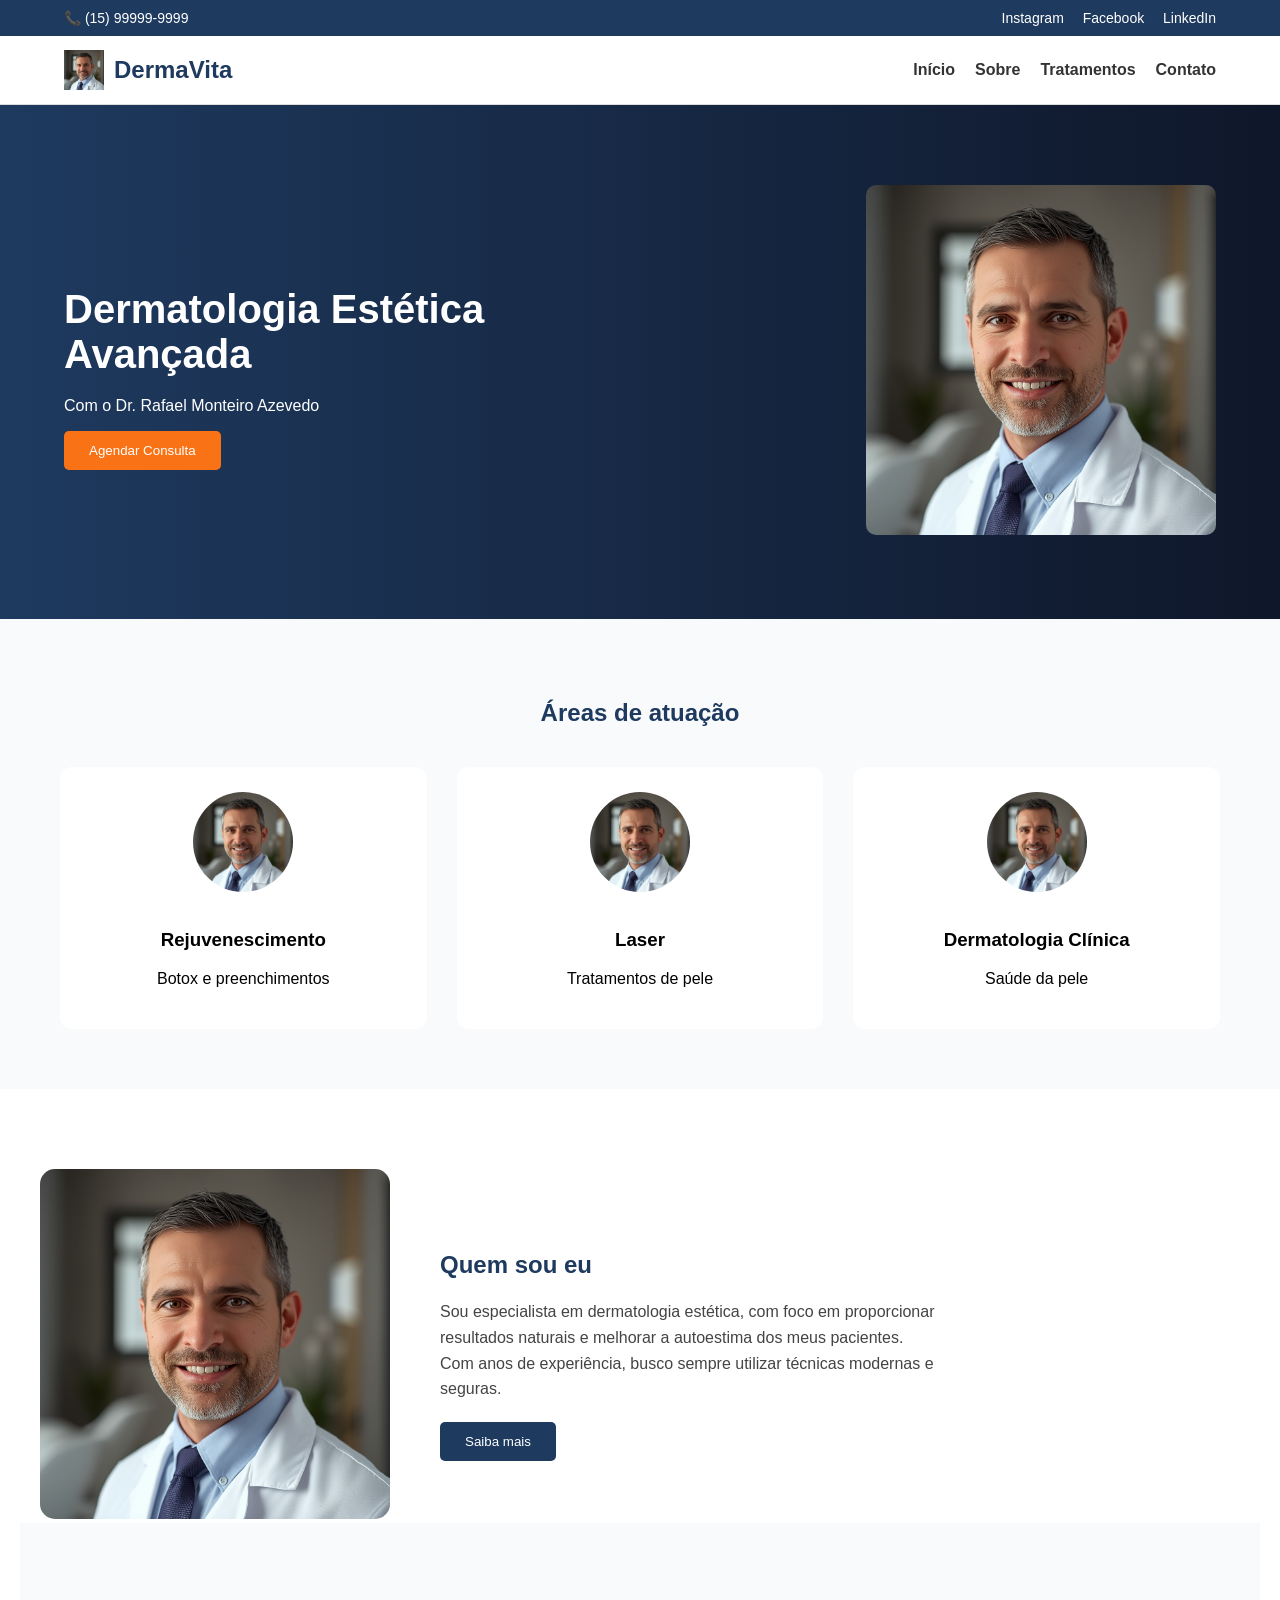
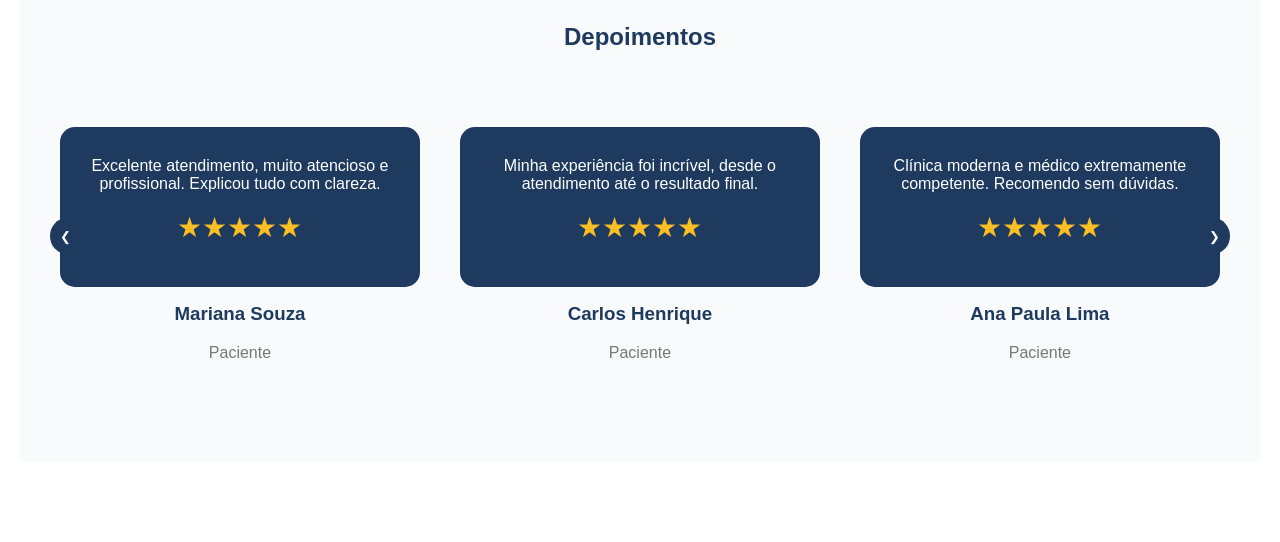
==== index.html @ ca37e5b9 "feat: estrutura inicial do site da clínica DermaVita" ====
<!DOCTYPE html>
<html lang="pt-br">
<head>
  <meta charset="UTF-8">
  <title>Clínica DermaVita</title>
  <link rel="stylesheet" href="style.css">
</head>
<body>

  <!-- HEADER TOPO -->
  <header class="top-header">
    <div class="container">
      <span>📞 (15) 99999-9999</span>
      <div class="socials">
        <a href="#">Instagram</a>
        <a href="#">Facebook</a>
        <a href="#">LinkedIn</a>
      </div>
    </div>
  </header>

  <!-- NAVBAR -->
  <nav class="navbar">
    <div class="container">

      <div class="logo-area">
        <img src="imagens/medico.jpg" alt="Logo">
        <h2>DermaVita</h2>
      </div>

      <ul>
        <li><a href="#">Início</a></li>
        <li><a href="#">Sobre</a></li>
        <li><a href="#">Tratamentos</a></li>
        <li><a href="#">Contato</a></li>
      </ul>
    </div>
  </nav>

  <!-- HERO -->
  <section class="hero">
    <div class="hero-content">
      <div class="text">
        <h1>Dermatologia Estética Avançada</h1>
        <p>Com o Dr. Rafael Monteiro Azevedo</p>
        <button onclick="openModal()">Agendar Consulta</button>
      </div>

      <div class="image">
        <img src="imagens/medico.jpg" alt="Médico">
      </div>
    </div>
  </section>

  <!-- ÁREAS DE ATUAÇÃO -->
  <section class="areas">
    <h2>Áreas de atuação</h2>

    <div class="areas-grid">

      <div class="area-card">
        <img src="imagens/medico.jpg" alt="">
        <h3>Rejuvenescimento</h3>
        <p>Botox e preenchimentos</p>
      </div>

      <div class="area-card">
        <img src="imagens/medico.jpg" alt="">
        <h3>Laser</h3>
        <p>Tratamentos de pele</p>
      </div>

      <div class="area-card">
        <img src="imagens/medico.jpg" alt="">
        <h3>Dermatologia Clínica</h3>
        <p>Saúde da pele</p>
      </div>

    </div>
  </section>

 <!-- QUEM SOU EU -->
<section class="about-me">
  <div class="about-container">

    <div class="about-image">
      <img src="imagens/medico.jpg" alt="Dr. Rafael">
    </div>

    <div class="about-text">
      <h2>Quem sou eu</h2>
      <p>
        Sou especialista em dermatologia estética, com foco em proporcionar
        resultados naturais e melhorar a autoestima dos meus pacientes.
        Com anos de experiência, busco sempre utilizar técnicas modernas
        e seguras.
      </p>

      <button onclick="verMais()">Saiba mais</button>
    </div>

  </div>

  <section class="testimonials">
  <h2>Depoimentos</h2>

  <div class="carousel">

    <button class="prev">&#10094;</button>

    <div class="carousel-track">

      <!-- 6 depoimentos -->
      <div class="testimonial">
        <p>Excelente atendimento, muito atencioso e profissional. Explicou tudo com clareza.
             <br><br>
    <span class="stars">★★★★★</span>
        </p>
        
        <h3>Mariana Souza</h3>
        <span>Paciente</span>
      </div>

      <div class="testimonial">
        <p>Minha experiência foi incrível, desde o atendimento até o resultado final.
             <br><br>
    <span class="stars">★★★★★</span>
        </p>
       
        <h3>Carlos Henrique</h3>
        <span>Paciente</span>
      </div>

      <div class="testimonial">
        <p>Clínica moderna e médico extremamente competente. Recomendo sem dúvidas.
             <br><br>
    <span class="stars">★★★★★</span>
        </p>
        
        <h3>Ana Paula Lima</h3>
        <span>Paciente</span>
      </div>

      <div class="testimonial">
        <p>Profissional muito humano e detalhista. Me senti seguro durante todo o processo.
             <br><br>
    <span class="stars">★★★★★</span>
        </p>
       
        <h3>Fernanda Rocha</h3>
        <span>Paciente</span>
      </div>

      <div class="testimonial">
        <p>Resultado excelente! Superou minhas expectativas.
             <br><br>
    <span class="stars">★★★★★</span>
        </p>
        
        <h3>Ricardo Alves</h3>
        <span>Paciente</span>
      </div>

      <div class="testimonial">
        <p>Atendimento impecável e estrutura de alto nível.
             <br><br>
    <span class="stars">★★★★★</span>
        </p>
        
        <h3>Juliana Martins</h3>
        <span>Paciente</span>
      </div>

    </div>

    <button class="next">&#10095;</button>

  </div>
</section>

</section>

  <!-- MODAL -->
  <div id="modal" class="modal">
    <form class="modal-content">
      <input type="text" placeholder="Nome">
      <input type="email" placeholder="Email">
      <button>Enviar</button>
    </form>
  </div>

  <script src="script.js"></script>
</body>
</html>
---- style.css ----
body {
  font-family: Arial, sans-serif;
  margin: 0;
}

/* CONTAINER */
.container {
  width: 90%;
  max-width: 1200px;
  margin: auto;
  display: flex;
  justify-content: space-between;
  align-items: center;
}

/* HEADER TOPO */
.top-header {
  background: #1e3a5f;
  color: white;
  padding: 10px 0;
  font-size: 14px;
  position: relative;
  transition: top 0.3s;
}

.socials a {
  color: white;
  margin-left: 15px;
  text-decoration: none;
}

/* NAVBAR */
.navbar {
  background: white;
  border-bottom: 1px solid #ddd;
  position: sticky;
  top: 0;
  z-index: 1000;
}

.logo-area {
  display: flex;
  align-items: center;
  gap: 10px;
}

.logo-area img {
  width: 40px;
}

.navbar h2 {
  color: #1e3a5f;
}

.navbar ul {
  list-style: none;
  display: flex;
  gap: 20px;
}

.navbar a {
  text-decoration: none;
  color: #333;
  font-weight: bold;
}

/* HERO */
.hero {
  background: linear-gradient(to right, #1e3a5f, #0f172a);
  color: white;
  padding: 80px 0;
}

.hero-content {
  display: flex;
  align-items: center;
  justify-content: space-between;
  width: 90%;
  max-width: 1200px;
  margin: auto;
}

.hero .text {
  max-width: 500px;
}

.hero h1 {
  font-size: 40px;
  margin-bottom: 20px;
}

.hero button {
  padding: 12px 25px;
  background: #f97316;
  border: none;
  color: white;
  cursor: pointer;
  border-radius: 5px;
}

.hero img {
  width: 350px;
  border-radius: 10px;
}

/* ÁREAS */
.areas {
  padding: 60px;
  text-align: center;
  background: #f8fafc;
}

.areas h2 {
  margin-bottom: 40px;
  color: #1e3a5f;
}

.areas-grid {
  display: grid;
  grid-template-columns: repeat(3, 1fr);
  gap: 30px;
}

.area-card {
  background: white;
  padding: 25px;
  border-radius: 12px;
  transition: 0.3s;
  cursor: pointer;
}

.area-card img {
  width: 100px;
  border-radius: 50%;
  margin-bottom: 15px;
  transition: 0.3s;
}

.area-card:hover {
  transform: translateY(-8px);
  box-shadow: 0 10px 25px rgba(0,0,0,0.1);
}

.area-card:hover img {
  transform: scale(1.1);
}

/* ABOUT */
.about {
  padding: 60px;
  text-align: center;
}

/* SERVICES */
.services {
  padding: 60px;
}

.grid {
  display: grid;
  grid-template-columns: repeat(3, 1fr);
  gap: 20px;
}

.card {
  background: #f5f5f5;
  padding: 30px;
  border-radius: 10px;
  text-align: center;
  font-weight: bold;
}

/* MODAL */
.modal {
  display: none;
  position: fixed;
  top: 0;
  left: 0;
  width: 100%;
  height: 100%;
  background: rgba(0,0,0,0.7);
}

.modal-content {
  background: white;
  padding: 20px;
  width: 300px;
  margin: 10% auto;
  display: flex;
  flex-direction: column;
  gap: 10px;
}

/* ABOUT ME */
.about-me {
  padding: 80px 20px;
  background: #ffffff;
}

.about-container {
  max-width: 1200px;
  margin: auto;
  display: flex;
  align-items: center;
  gap: 50px;
  flex-wrap: wrap;
}

.about-image img {
  width: 350px;
  border-radius: 15px;
}

.about-text {
  max-width: 500px;
}

.about-text h2 {
  color: #1e3a5f;
  margin-bottom: 20px;
}

.about-text p {
  color: #444;
  line-height: 1.6;
  margin-bottom: 20px;
}

.about-text button {
  padding: 12px 25px;
  background: #1e3a5f;
  color: white;
  border: none;
  border-radius: 5px;
  cursor: pointer;
}

/* RESPONSIVO GERAL */
@media (max-width: 768px) {
  .about-container {
    flex-direction: column;
    text-align: center;
  }

  .about-image img {
    width: 250px;
  }
}

/* TESTIMONIALS */
.testimonials {
  padding: 80px 20px;
  background: #f8fafc;
  text-align: center;
}

.testimonials h2 {
  color: #1e3a5f;
  margin-bottom: 40px;
}

.carousel {
  position: relative;
  max-width: 1200px;
  margin: auto;
  overflow: hidden;
}

.carousel-track {
  display: flex;
  transition: transform 0.5s ease;
  will-change: transform;
}

.testimonial {
  min-width: 33.33%;
  padding: 20px;
  box-sizing: border-box;
}

.testimonial p {
  background: #1e3a5f;
  color: white;
  padding: 30px;
  border-radius: 15px;
  min-height: 100px; /* menor e mais equilibrado */
}

.testimonial h3 {
  margin-top: 15px;
  color: #1e3a5f;
}

.testimonial span {
  color: #777;
}

/* BOTÕES */
.prev, .next {
  position: absolute;
  top: 50%;
  transform: translateY(-50%);
  background: #1e3a5f;
  color: white;
  border: none;
  padding: 10px;
  cursor: pointer;
  border-radius: 50%;
  z-index: 10;
}

.prev { left: 10px; }
.next { right: 10px; }

/* RESPONSIVO TESTIMONIAL */
@media (max-width: 768px) {
  .testimonial {
    min-width: 100%;
  }
}

.stars {
  display: block;
  font-size: 28px;
  color: #fbbf24 !important; /* 🔥 força o dourado */
}
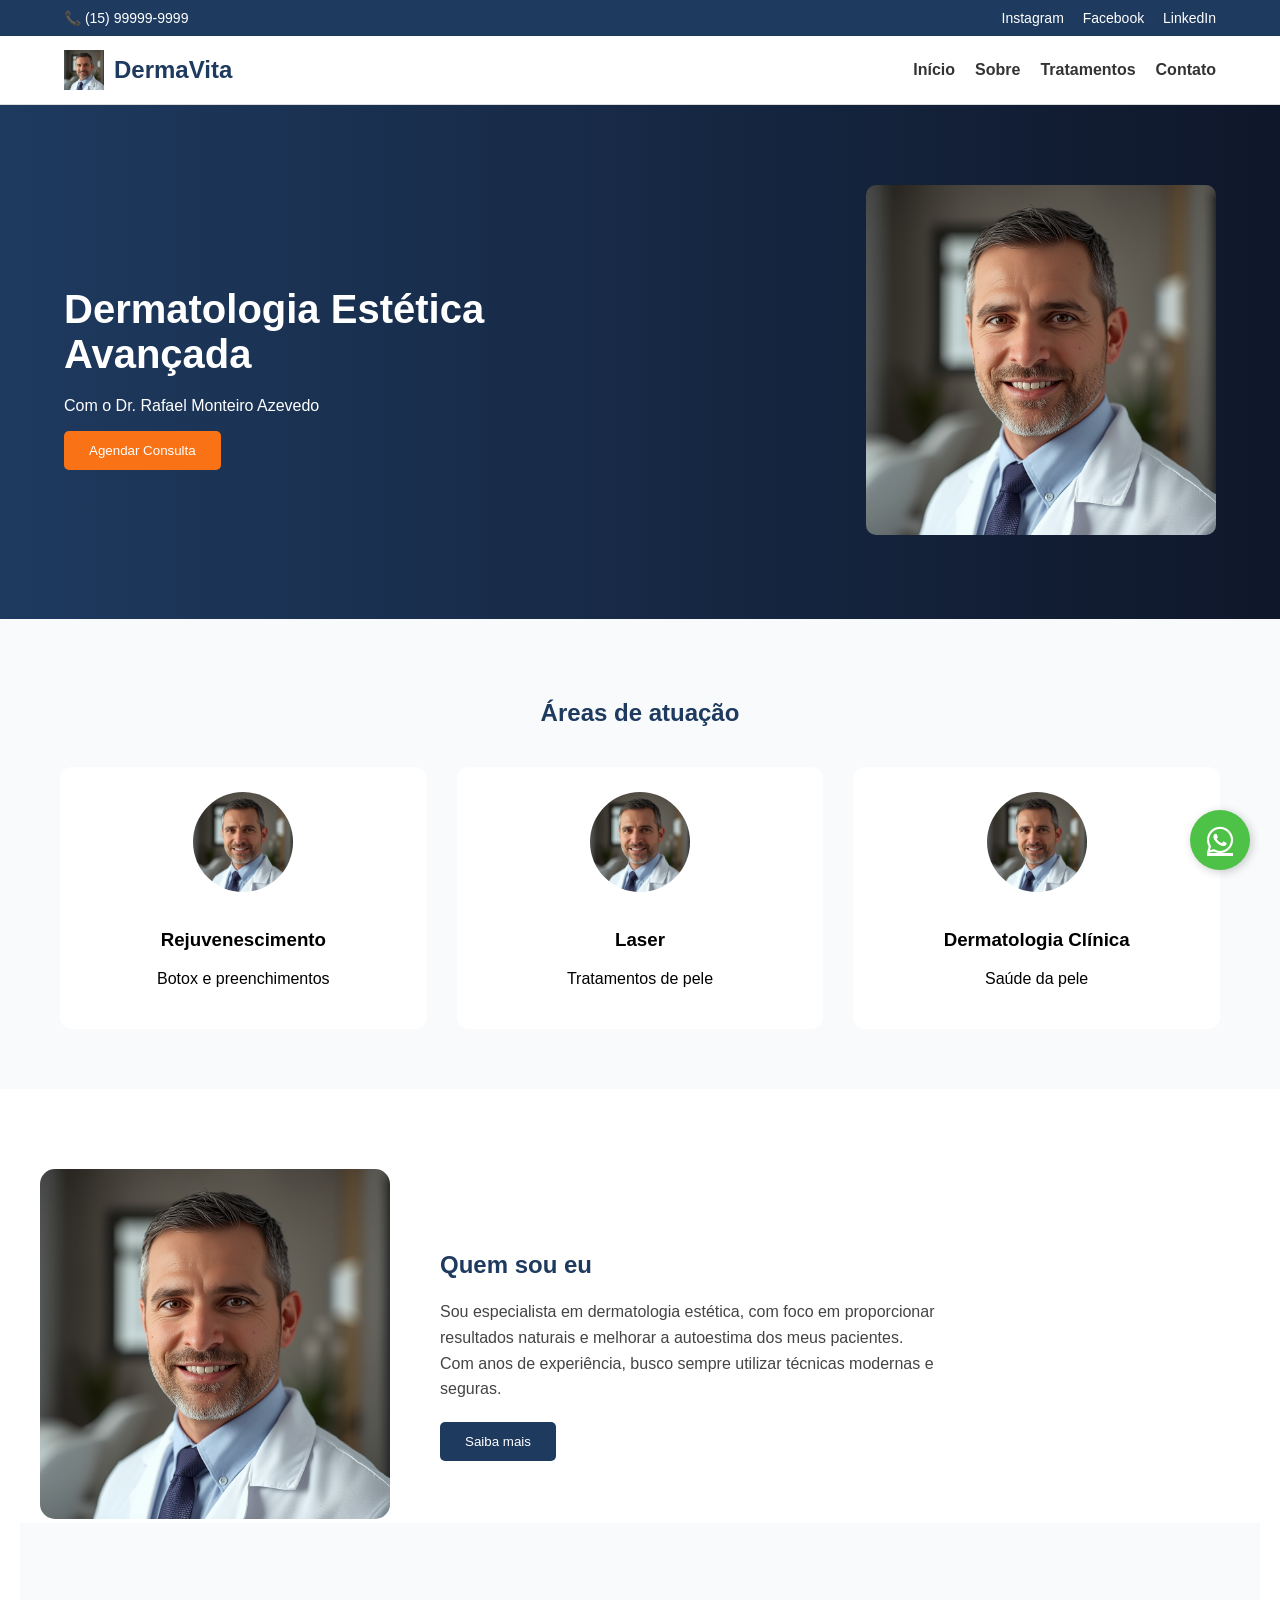
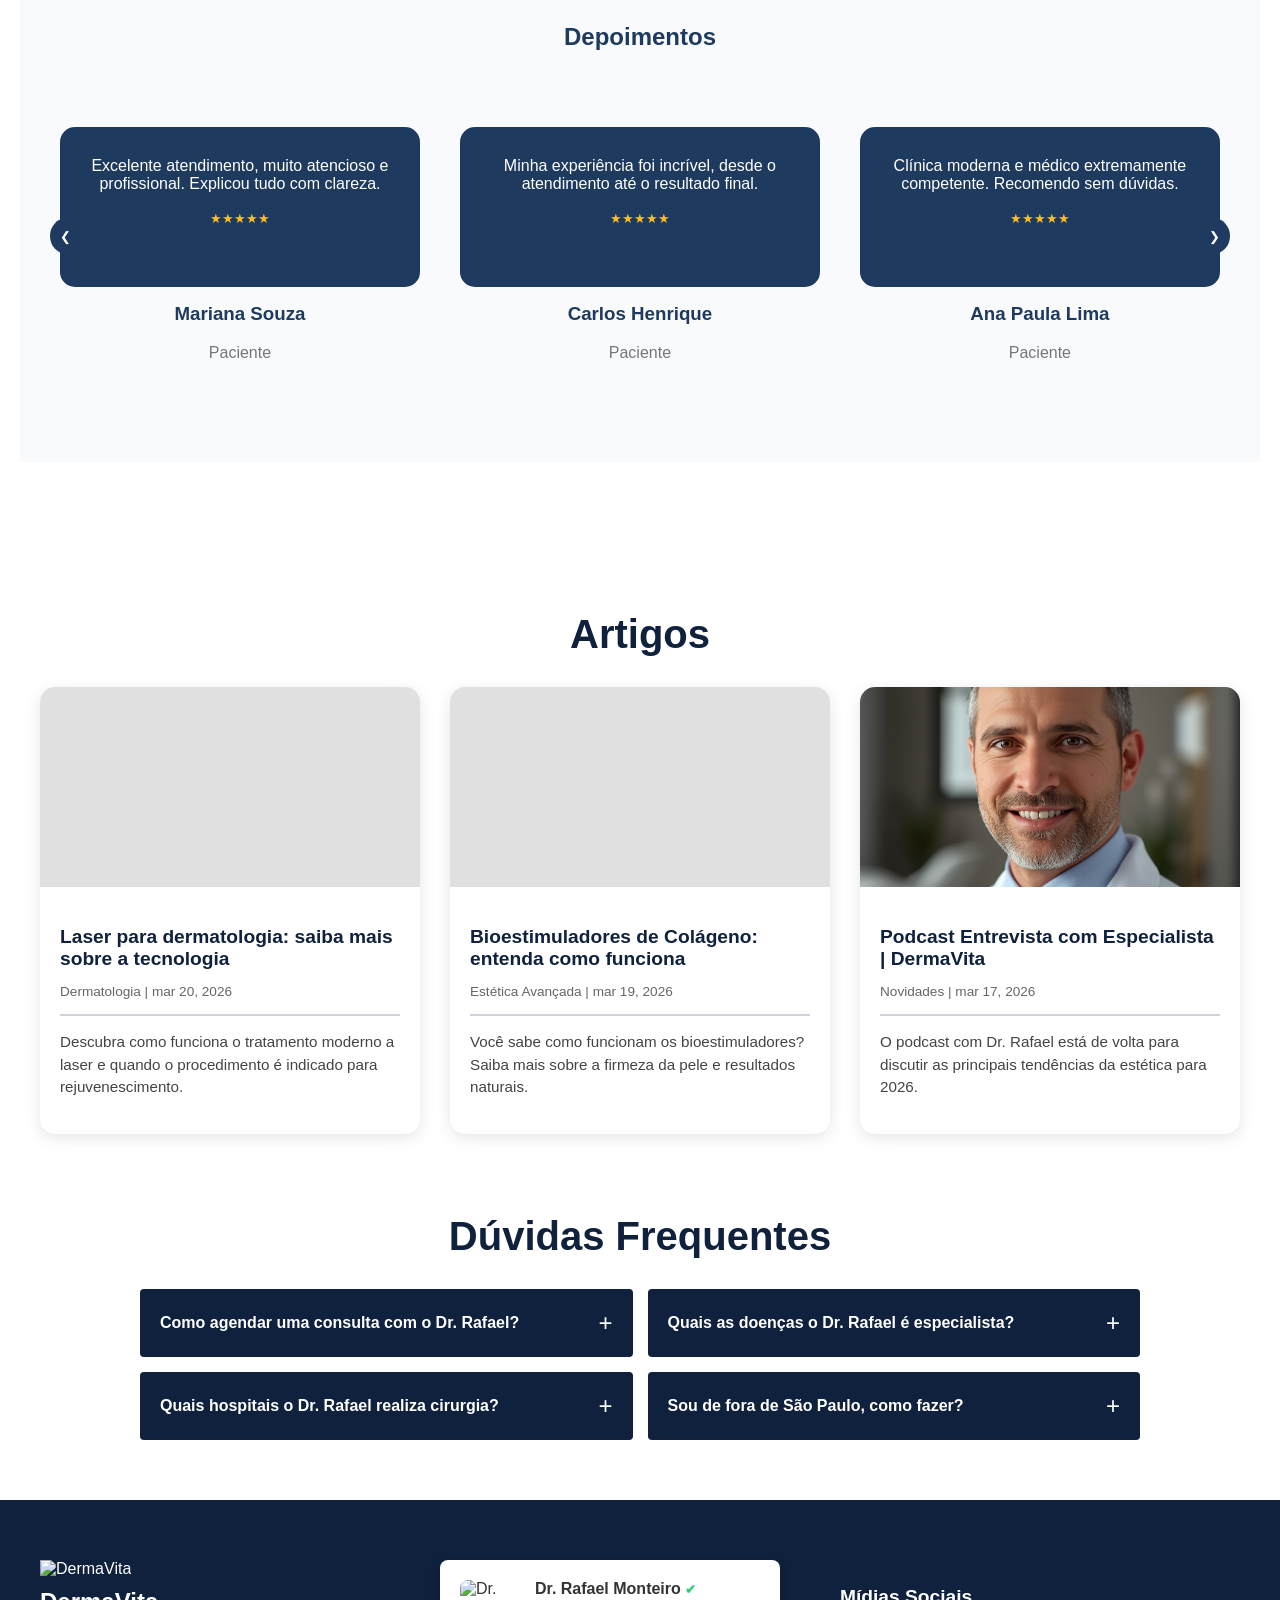
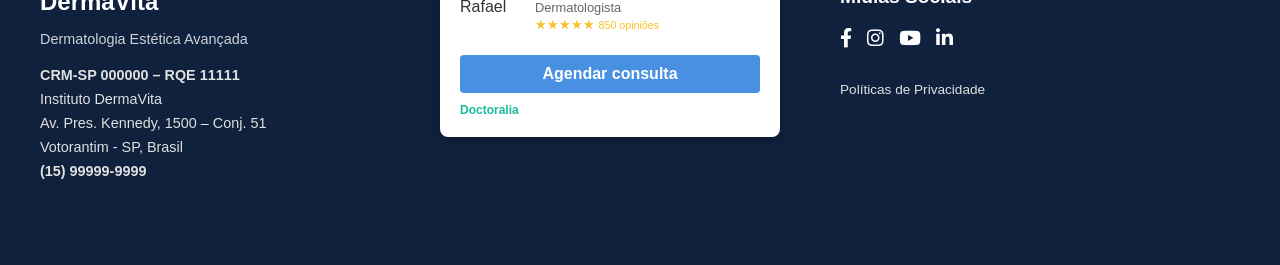
==== commit e2c17484: "feat:adicionados seçao artigos,FAQ e footer" ====
--- a/index.html
+++ b/index.html
@@ -4,6 +4,7 @@
   <meta charset="UTF-8">
   <title>Clínica DermaVita</title>
   <link rel="stylesheet" href="style.css">
+  <link rel="stylesheet" href="https://cdnjs.cloudflare.com/ajax/libs/font-awesome/6.0.0/css/all.min.css">
 </head>
 <body>
 
@@ -191,4 +192,143 @@
 
   <script src="script.js"></script>
 </body>
-</html>+</html>
+
+<section class="artigos-container">
+    <h2 class="titulo-secao">Artigos</h2>
+    <div class="artigos-grid">
+        <article class="artigo-card">
+            <div class="card-img" style="background-image: url('sua-imagem-1.jpg');"></div>
+            <div class="card-content">
+                <h3>Laser para dermatologia: saiba mais sobre a tecnologia</h3>
+                <p class="meta">Dermatologia | mar 20, 2026</p>
+                <div class="divider"></div>
+                <p class="resumo">Descubra como funciona o tratamento moderno a laser e quando o procedimento é indicado para rejuvenescimento.</p>
+            </div>
+        </article>
+
+        <article class="artigo-card">
+            <div class="card-img" style="background-image: url('sua-imagem-2.jpg');"></div>
+            <div class="card-content">
+                <h3>Bioestimuladores de Colágeno: entenda como funciona</h3>
+                <p class="meta">Estética Avançada | mar 19, 2026</p>
+                <div class="divider"></div>
+                <p class="resumo">Você sabe como funcionam os bioestimuladores? Saiba mais sobre a firmeza da pele e resultados naturais.</p>
+            </div>
+        </article>
+
+        <article class="artigo-card">
+            <div class="card-img" style="background-image: url('imagens/medico.jpg');"></div>
+            <div class="card-content">
+                <h3>Podcast Entrevista com Especialista | DermaVita</h3>
+                <p class="meta">Novidades | mar 17, 2026</p>
+                <div class="divider"></div>
+                <p class="resumo">O podcast com Dr. Rafael está de volta para discutir as principais tendências da estética para 2026.</p>
+            </div>
+        </article>
+    </div>
+</section>
+
+<section class="faq-section">
+    <h2 class="titulo-secao">Dúvidas Frequentes</h2>
+    <div class="faq-wrapper">
+        <div class="faq-item">
+            <button class="faq-question">
+                Como agendar uma consulta com o Dr. Rafael?
+                <span class="icon">+</span>
+            </button>
+            <div class="faq-answer">
+                <div class="faq-content">
+                    <p>Você pode realizar o agendamento diretamente pelo nosso WhatsApp (15) 99999-9999 ou clicando no botão de "Agendar Consulta" no topo do site.</p>
+                </div>
+            </div>
+        </div>
+
+        <div class="faq-item">
+            <button class="faq-question">
+                Quais as doenças o Dr. Rafael é especialista?
+                <span class="icon">+</span>
+            </button>
+            <div class="faq-answer">
+                <div class="faq-content">
+                    <p>O Dr. Rafael é especialista em Dermatologia Clínica e Estética Avançada, tratando desde patologias da pele até procedimentos de rejuvenescimento facial e corporal.</p>
+                </div>
+            </div>
+        </div>
+
+        <div class="faq-item">
+            <button class="faq-question">
+                Quais hospitais o Dr. Rafael realiza cirurgia?
+                <span class="icon">+</span>
+            </button>
+            <div class="faq-answer">
+                <div class="faq-content">
+                    <p>Atuamos nos principais hospitais da região, garantindo segurança e infraestrutura completa para procedimentos cirúrgicos dermatológicos.</p>
+                </div>
+            </div>
+        </div>
+
+        <div class="faq-item">
+            <button class="faq-question">
+                Sou de fora de São Paulo, como fazer?
+                <span class="icon">+</span>
+            </button>
+            <div class="faq-answer">
+                <div class="faq-content">
+                    <p>Oferecemos suporte para pacientes de outras localidades, com possibilidade de triagem inicial e agendamento de exames e procedimentos em datas próximas.</p>
+                </div>
+            </div>
+        </div>
+    </div>
+</section>
+
+<footer class="main-footer">
+    <div class="footer-container">
+        <div class="footer-col info-col">
+            <div class="footer-logo">
+                <img src="logo-dermavita-branca.png" alt="DermaVita">
+                <h3>DermaVita</h3>
+                <p>Dermatologia Estética Avançada</p>
+            </div>
+            <ul class="footer-contact">
+                <li><strong>CRM-SP 000000 – RQE 11111</strong></li>
+                <li>Instituto DermaVita</li>
+                <li>Av. Pres. Kennedy, 1500 – Conj. 51</li>
+                <li>Votorantim - SP, Brasil</li>
+                <li><strong>(15) 99999-9999</strong></li>
+            </ul>
+        </div>
+
+        <div class="footer-col widget-col">
+            <div class="doctoralia-card">
+                <div class="doc-header">
+                    <img src="perfil-dr.jpg" alt="Dr. Rafael" class="doc-thumb">
+                    <div class="doc-info">
+                        <h4>Dr. Rafael Monteiro <span class="check">✔</span></h4>
+                        <p>Dermatologista</p>
+                        <div class="stars">★★★★★ <small>850 opiniões</small></div>
+                    </div>
+                </div>
+                <a href="#" class="btn-agendar-footer">Agendar consulta</a>
+                <div class="doc-brand">
+                    <span>Doctoralia</span>
+                </div>
+            </div>
+        </div>
+
+        <div class="footer-col social-col">
+            <h4>Mídias Sociais</h4>
+            <div class="social-icons">
+                <a href="#"><i class="fab fa-facebook-f"></i></a>
+                <a href="#"><i class="fab fa-instagram"></i></a>
+                <a href="#"><i class="fab fa-youtube"></i></a>
+                <a href="#"><i class="fab fa-linkedin-in"></i></a>
+            </div>
+            <a href="#" class="privacy-link">Políticas de Privacidade</a>
+        </div>
+    </div>
+
+    <a href="#" class="whatsapp-float">
+        <i class="fab fa-whatsapp"></i>
+    </a>
+</footer>
--- a/style.css
+++ b/style.css
@@ -323,4 +323,226 @@
   display: block;
   font-size: 28px;
   color: #fbbf24 !important; /* 🔥 força o dourado */
+}
+
+.faq-section {
+    max-width: 1000px;
+    margin: 60px auto;
+    padding: 0 20px;
+    font-family: 'Segoe UI', Tahoma, Geneva, Verdana, sans-serif;
+}
+
+.titulo-secao {
+    text-align: center;
+    color: #0f213d; /* Azul marinho do seu site */
+    font-size: 2rem;
+    margin-bottom: 40px;
+}
+
+.faq-wrapper {
+    display: grid;
+    grid-template-columns: repeat(auto-fit, minmax(400px, 1fr)); /* Divide em 2 colunas se houver espaço */
+    gap: 15px;
+}
+
+.faq-item {
+    background-color: #0f213d; /* Fundo azul marinho */
+    border-radius: 4px;
+    overflow: hidden;
+    transition: all 0.3s ease;
+}
+
+.faq-question {
+    width: 100%;
+    padding: 20px;
+    background: none;
+    border: none;
+    color: white;
+    font-size: 1rem;
+    font-weight: 600;
+    text-align: left;
+    cursor: pointer;
+    display: flex;
+    justify-content: space-between;
+    align-items: center;
+}
+
+.faq-question:hover {
+    background-color: #1a3a5a; /* Tom levemente mais claro ao passar o mouse */
+}
+
+.icon {
+    font-size: 1.5rem;
+    font-weight: 300;
+    transition: transform 0.3s ease;
+}
+
+/* Esconde a resposta inicialmente */
+.faq-answer {
+    max-height: 0;
+    overflow: hidden;
+    background-color: #f8f9fa; /* Fundo cinza bem claro para a resposta */
+    transition: max-height 0.4s ease-out;
+}
+
+.faq-content {
+    padding: 20px;
+    color: #444;
+    line-height: 1.6;
+    border-left: 4px solid #ff851b; /* Detalhe laranja igual ao seu botão */
+}
+
+/* Classe que será adicionada pelo JavaScript */
+.faq-item.active .faq-answer {
+    max-height: 200px; /* Altura suficiente para o texto */
+}
+
+.faq-item.active .icon {
+    transform: rotate(45deg); /* Gira o + para virar um x */
+    color: #ff851b;
+}
+
+/* Responsividade para celulares */
+@media (max-width: 768px) {
+    .faq-wrapper {
+        grid-template-columns: 1fr;
+    }
+}
+
+/* Estilos Gerais das Seções */
+.titulo-secao {
+    text-align: center;
+    color: #0f213d;
+    font-size: 2.5rem;
+    margin: 50px 0 30px;
+    font-family: sans-serif;
+}
+
+/* Grid de Artigos */
+.artigos-container {
+    max-width: 1200px;
+    margin: 0 auto;
+    padding: 20px;
+}
+.artigos-grid {
+    display: grid;
+    grid-template-columns: repeat(auto-fit, minmax(300px, 1fr));
+    gap: 30px;
+}
+.artigo-card {
+    background: #fff;
+    border-radius: 15px;
+    overflow: hidden;
+    box-shadow: 0 4px 15px rgba(0,0,0,0.1);
+    transition: transform 0.3s;
+}
+.artigo-card:hover { transform: translateY(-5px); }
+.card-img {
+    height: 200px;
+    background-size: cover;
+    background-position: center;
+    background-color: #e0e0e0;
+}
+.card-content { padding: 20px; }
+.card-content h3 { color: #0f213d; font-size: 1.2rem; margin-bottom: 10px; }
+.meta { color: #666; font-size: 0.85rem; margin-bottom: 10px; }
+.divider { height: 2px; background: #0f213d; width: 100%; margin: 15px 0; opacity: 0.2; }
+.resumo { color: #444; font-size: 0.95rem; line-height: 1.5;}
+
+/* Configurações de Cores DermaVita */
+:root {
+    --azul-dark: #0f213d; /* Azul marinho do seu site */
+    --azul-claro: #1b4d89; /* Tom do exemplo do Dr. Rodrigo */
+    --laranja-cta: #ff851b; /* Laranja do seu botão Agendar */
+    --texto-footer: #e0e0e0;
+}
+
+.main-footer {
+    background-color: var(--azul-dark);
+    color: white;
+    padding: 60px 0 40px;
+    font-family: 'Segoe UI', Arial, sans-serif;
+}
+
+.footer-container {
+    max-width: 1200px;
+    margin: 0 auto;
+    display: flex;
+    justify-content: space-between;
+    flex-wrap: wrap;
+    padding: 0 20px;
+}
+
+.footer-col {
+    flex: 1;
+    min-width: 250px;
+    margin-bottom: 30px;
+}
+
+/* Coluna 1 */
+.footer-logo h3 { font-size: 1.5rem; margin: 10px 0 5px; }
+.footer-logo p { font-size: 0.9rem; opacity: 0.8; margin-bottom: 20px; }
+.footer-contact { list-style: none; padding: 0; }
+.footer-contact li { font-size: 0.9rem; margin-bottom: 8px; color: var(--texto-footer); }
+
+/* Coluna 2: Widget Estilo Doctoralia */
+.doctoralia-card {
+    background: white;
+    border-radius: 8px;
+    padding: 20px;
+    max-width: 300px;
+    color: #333;
+    box-shadow: 0 4px 10px rgba(0,0,0,0.2);
+}
+.doc-header { display: flex; gap: 15px; margin-bottom: 15px; }
+.doc-thumb { width: 60px; height: 60px; border-radius: 8px; object-fit: cover; }
+.doc-info h4 { font-size: 1rem; margin: 0; color: #333; }
+.doc-info p { font-size: 0.8rem; margin: 2px 0; color: #666; }
+.check { color: #2ecc71; font-size: 0.8rem; }
+.stars { color: #1abc9c; font-size: 0.8rem; }
+
+.btn-agendar-footer {
+    display: block;
+    background-color: #4a90e2; /* Azul padrão Doctoralia */
+    color: white;
+    text-align: center;
+    padding: 10px;
+    border-radius: 4px;
+    text-decoration: none;
+    font-weight: bold;
+    margin-bottom: 10px;
+    transition: background 0.3s;
+}
+.btn-agendar-footer:hover { background-color: #357abd; }
+.doc-brand { text-align: left; font-size: 0.75rem; color: #1abc9c; font-weight: bold; }
+
+/* Coluna 3 */
+.social-col h4 { margin-bottom: 20px; font-size: 1.2rem; }
+.social-icons { display: flex; gap: 15px; margin-bottom: 30px; }
+.social-icons a { color: white; font-size: 1.2rem; transition: color 0.3s; }
+.social-icons a:hover { color: var(--laranja-cta); }
+.privacy-link { font-size: 0.85rem; color: var(--texto-footer); text-decoration: none; }
+
+/* WhatsApp Flutuante */
+.whatsapp-float {
+    position: fixed;
+    bottom: 30px;
+    right: 30px;
+    background-color: #4dc247;
+    width: 60px;
+    height: 60px;
+    border-radius: 50px;
+    display: flex;
+    justify-content: center;
+    align-items: center;
+    color: white;
+    font-size: 30px;
+    box-shadow: 2px 2px 10px rgba(0,0,0,0.2);
+    z-index: 1000;
+}
+
+@media (max-width: 768px) {
+    .footer-container { flex-direction: column; text-align: center; }
+    .doc-header { justify-content: center; }
+    .social-icons { justify-content: center; }
 }
